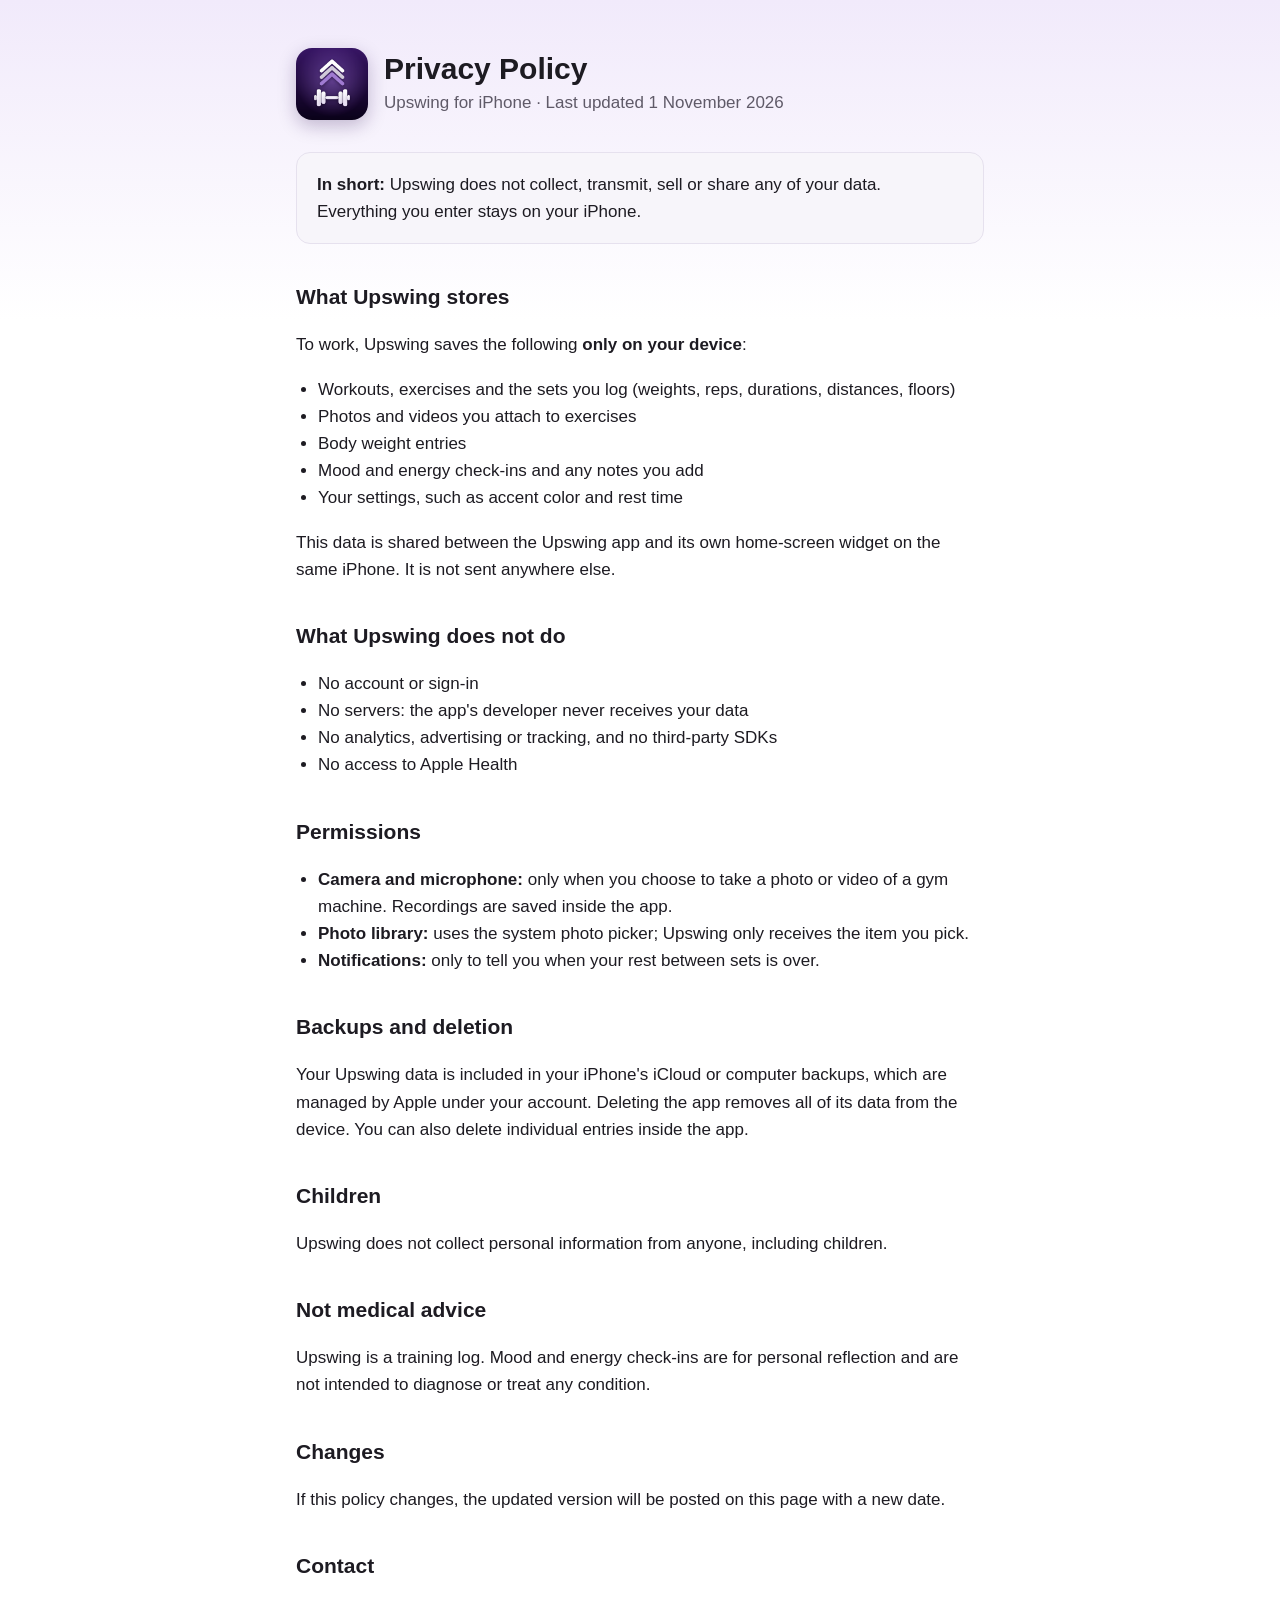
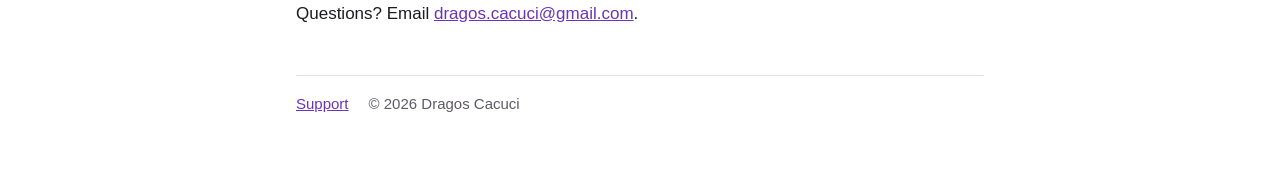
==== privacy.html @ 50fe5123 "Upswing support and privacy pages Co-Authored-By: Claude Opus 5.5 <noreply@anthropic.com>" ====
<!doctype html>
<html lang="en">
<head>
  <meta charset="utf-8">
  <meta name="viewport" content="width=device-width, initial-scale=1">
  <title>Upswing Privacy Policy</title>
  <meta name="description" content="Upswing keeps all your data on your iPhone. No account, no tracking, no data collection.">
  <link rel="icon" href="icon.png">
  <link rel="stylesheet" href="style.css">
</head>
<body>
<main>
  <header>
    <img src="icon.png" alt="Upswing app icon">
    <div>
      <h1>Privacy Policy</h1>
      <p>Upswing for iPhone · Last updated 1 November 2026</p>
    </div>
  </header>

  <div class="card">
    <strong>In short:</strong> Upswing does not collect, transmit, sell or share any of your data.
    Everything you enter stays on your iPhone.
  </div>

  <h2>What Upswing stores</h2>
  <p>To work, Upswing saves the following <strong>only on your device</strong>:</p>
  <ul>
    <li>Workouts, exercises and the sets you log (weights, reps, durations, distances, floors)</li>
    <li>Photos and videos you attach to exercises</li>
    <li>Body weight entries</li>
    <li>Mood and energy check-ins and any notes you add</li>
    <li>Your settings, such as accent color and rest time</li>
  </ul>
  <p>This data is shared between the Upswing app and its own home-screen widget on the same iPhone. It is not sent anywhere else.</p>

  <h2>What Upswing does not do</h2>
  <ul>
    <li>No account or sign-in</li>
    <li>No servers: the app's developer never receives your data</li>
    <li>No analytics, advertising or tracking, and no third-party SDKs</li>
    <li>No access to Apple Health</li>
  </ul>

  <h2>Permissions</h2>
  <ul>
    <li><strong>Camera and microphone:</strong> only when you choose to take a photo or video of a gym machine. Recordings are saved inside the app.</li>
    <li><strong>Photo library:</strong> uses the system photo picker; Upswing only receives the item you pick.</li>
    <li><strong>Notifications:</strong> only to tell you when your rest between sets is over.</li>
  </ul>

  <h2>Backups and deletion</h2>
  <p>Your Upswing data is included in your iPhone's iCloud or computer backups, which are managed by Apple under your account. Deleting the app removes all of its data from the device. You can also delete individual entries inside the app.</p>

  <h2>Children</h2>
  <p>Upswing does not collect personal information from anyone, including children.</p>

  <h2>Not medical advice</h2>
  <p>Upswing is a training log. Mood and energy check-ins are for personal reflection and are not intended to diagnose or treat any condition.</p>

  <h2>Changes</h2>
  <p>If this policy changes, the updated version will be posted on this page with a new date.</p>

  <h2>Contact</h2>
  <p>Questions? Email <a href="mailto:dragos.cacuci@gmail.com?subject=Upswing%20privacy">dragos.cacuci@gmail.com</a>.</p>

  <nav>
    <a href="index.html">Support</a>
    <span class="muted">© 2026 Dragos Cacuci</span>
  </nav>
</main>
</body>
</html>
---- style.css ----
:root {
  --accent: #6b33b8;
  --accent-soft: #f1eafb;
  --text: #1d1b22;
  --muted: #5f5a68;
  --bg: #ffffff;
  --card: #f7f5fa;
  --border: #e6e1ee;
}
@media (prefers-color-scheme: dark) {
  :root {
    --accent: #b892f7;
    --accent-soft: #2a1f3d;
    --text: #f2eff6;
    --muted: #b3acbf;
    --bg: #121016;
    --card: #1c1922;
    --border: #2d2836;
  }
}
* { box-sizing: border-box; }
body {
  margin: 0;
  font: 17px/1.6 -apple-system, BlinkMacSystemFont, "SF Pro Text", "Helvetica Neue", Arial, sans-serif;
  color: var(--text);
  background: linear-gradient(180deg, var(--accent-soft) 0, var(--bg) 320px);
  background-color: var(--bg);
}
main { max-width: 720px; margin: 0 auto; padding: 48px 16px 64px; }
header { display: flex; align-items: center; gap: 16px; margin-bottom: 32px; }
header img { width: 72px; height: 72px; border-radius: 16px; box-shadow: 0 6px 18px rgba(40, 10, 80, .25); }
header h1 { margin: 0; font-size: 30px; line-height: 1.2; }
header p { margin: 2px 0 0; color: var(--muted); }
h2 { margin-top: 36px; font-size: 21px; }
a { color: var(--accent); }
.card { background: var(--card); border: 1px solid var(--border); border-radius: 14px; padding: 18px 20px; margin: 20px 0; }
.muted { color: var(--muted); font-size: 15px; }
nav { margin-top: 48px; padding-top: 16px; border-top: 1px solid var(--border); font-size: 15px; display: flex; gap: 20px; flex-wrap: wrap; }
ul { padding-left: 22px; }
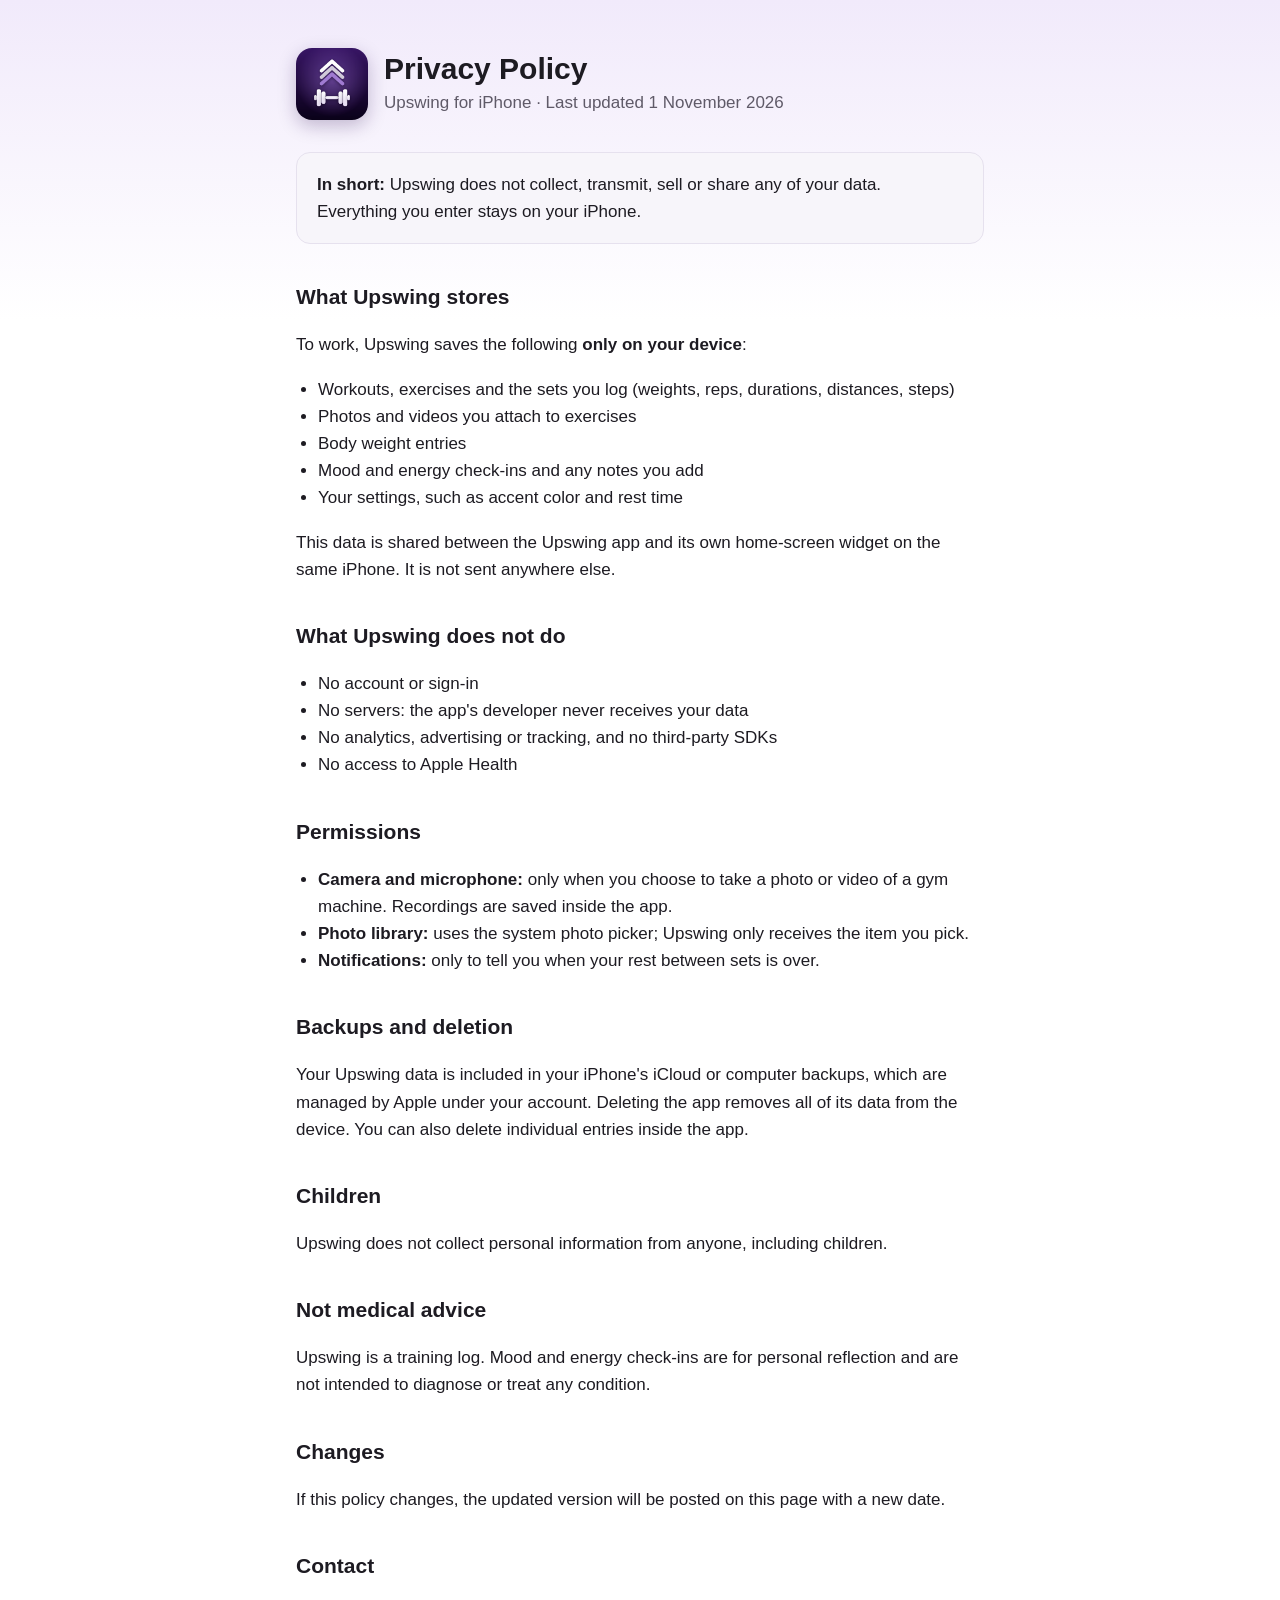
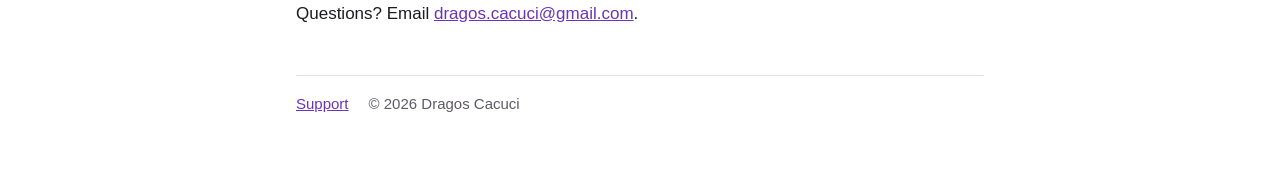
==== commit 4dc53f39: "Privacy: sets record steps, not floors Co-Authored-By: Claude Opus 5.5 <noreply@anthropic.com>" ====
--- a/privacy.html
+++ b/privacy.html
@@ -26,7 +26,7 @@
   <h2>What Upswing stores</h2>
   <p>To work, Upswing saves the following <strong>only on your device</strong>:</p>
   <ul>
-    <li>Workouts, exercises and the sets you log (weights, reps, durations, distances, floors)</li>
+    <li>Workouts, exercises and the sets you log (weights, reps, durations, distances, steps)</li>
     <li>Photos and videos you attach to exercises</li>
     <li>Body weight entries</li>
     <li>Mood and energy check-ins and any notes you add</li>
